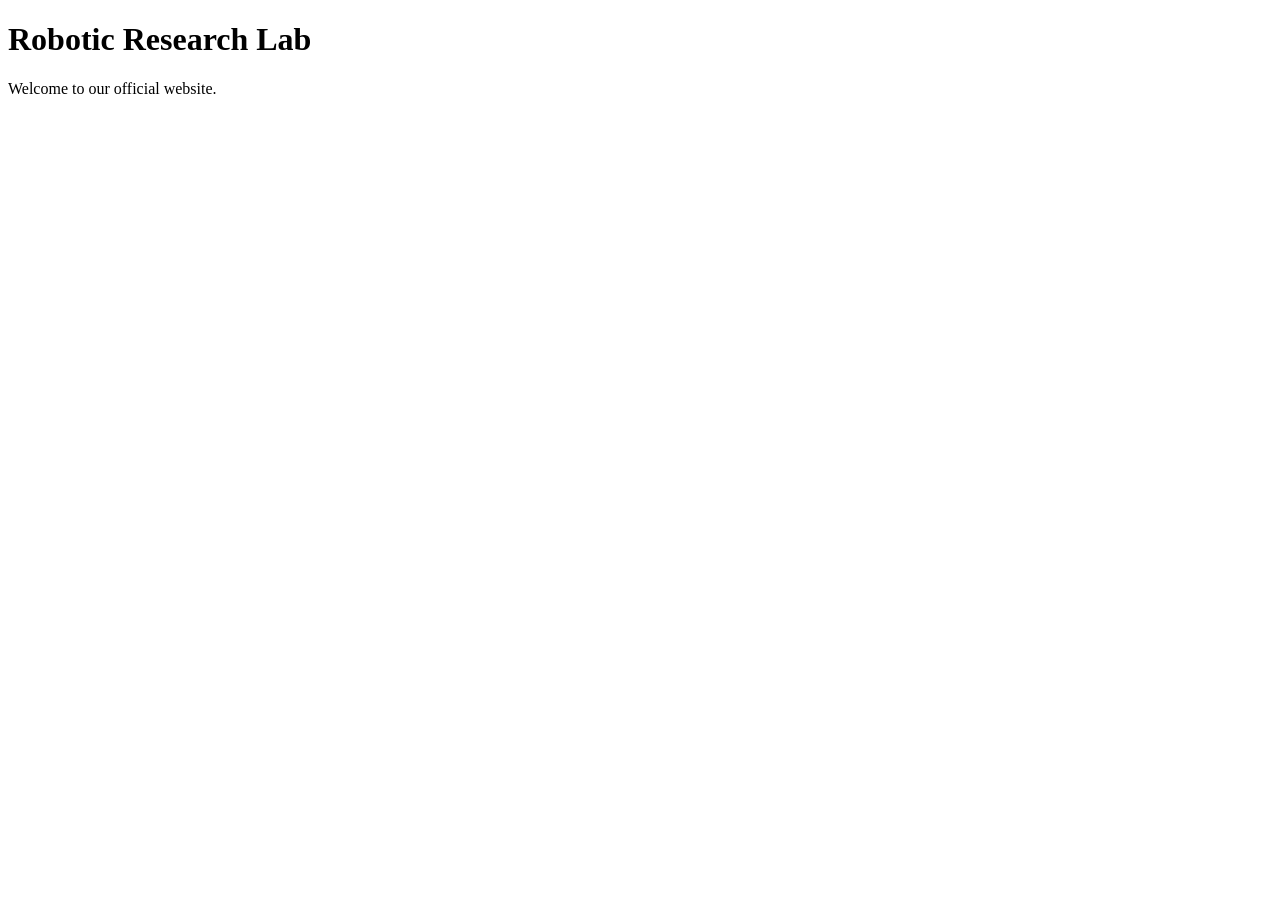
==== index.html @ 24264f22 "Create index.html" ====
<!DOCTYPE html>
<html lang="en">
<head>
    <meta charset="UTF-8">
    <meta name="viewport" content="width=device-width, initial-scale=1.0">
    <title>Robotic Research Lab</title>
</head>

<body>

    <h1>Robotic Research Lab</h1>

    <p>Welcome to our official website.</p>

</body>
</html>
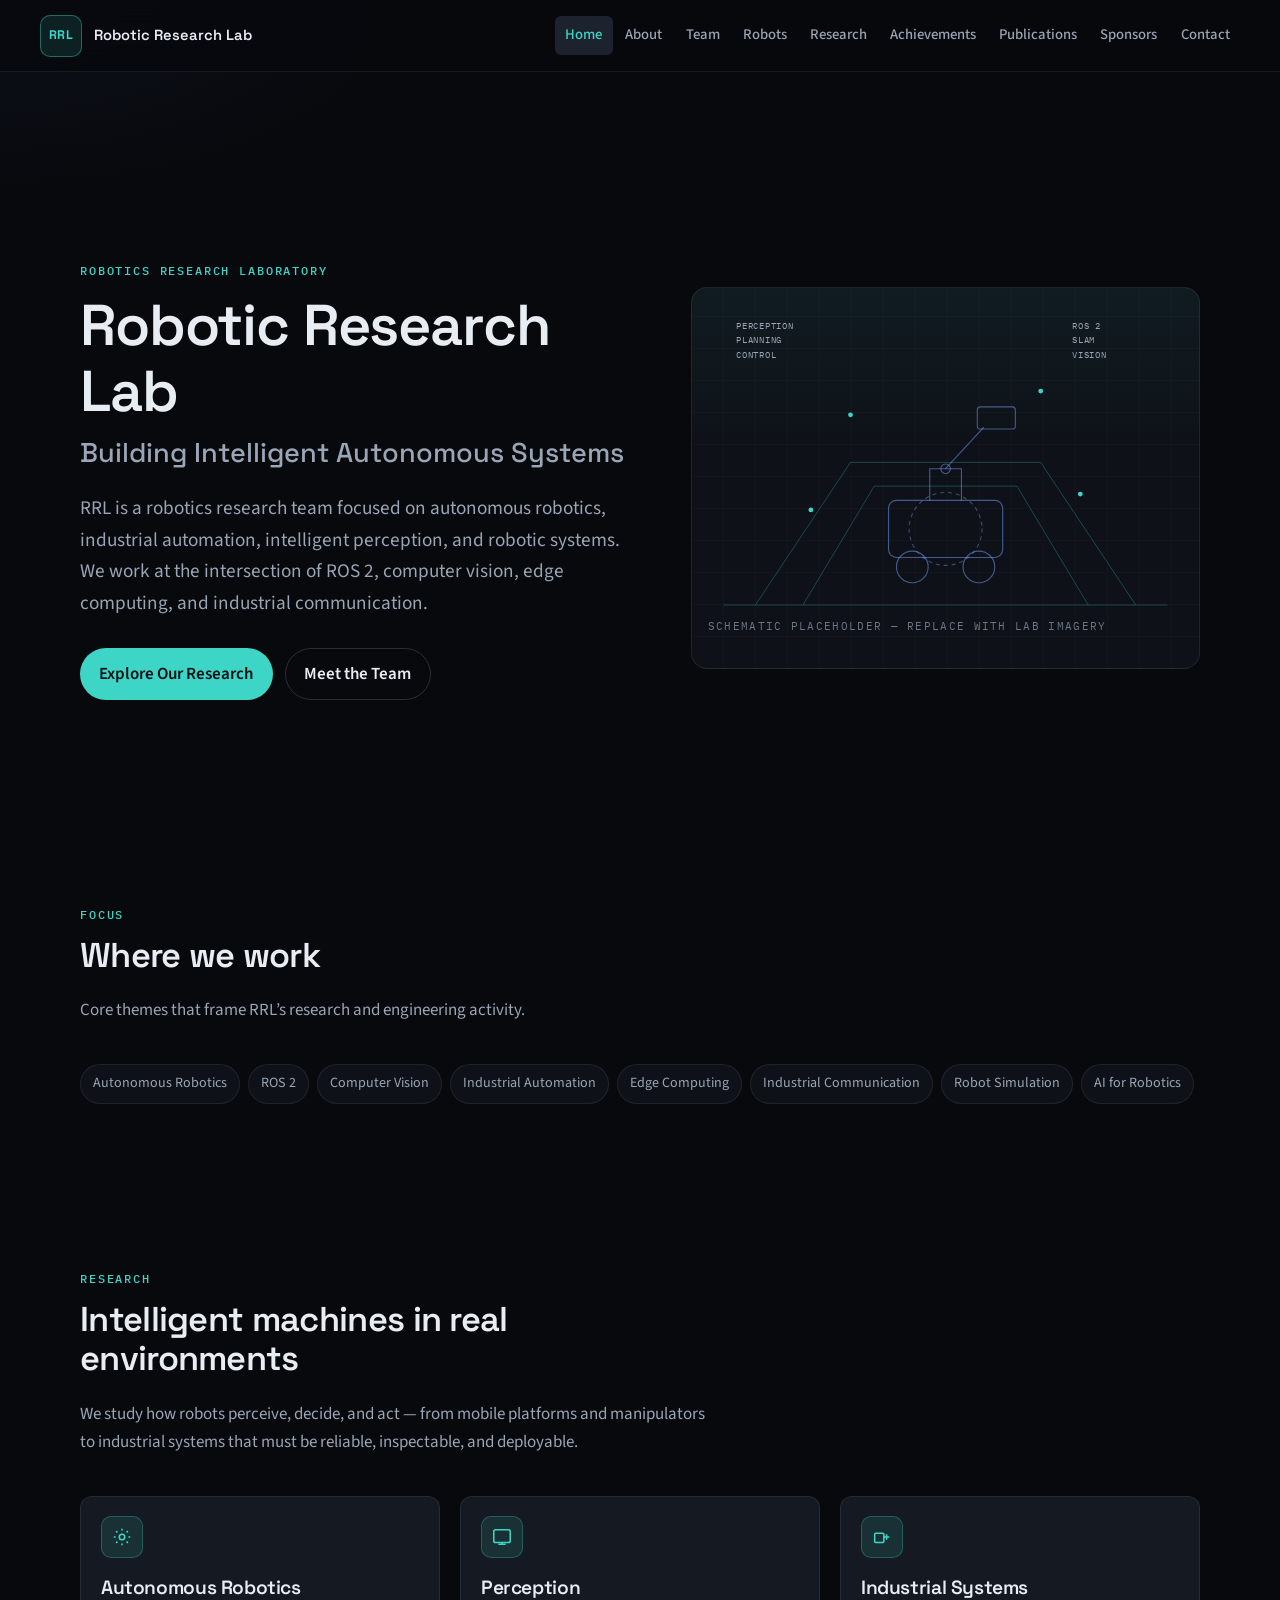
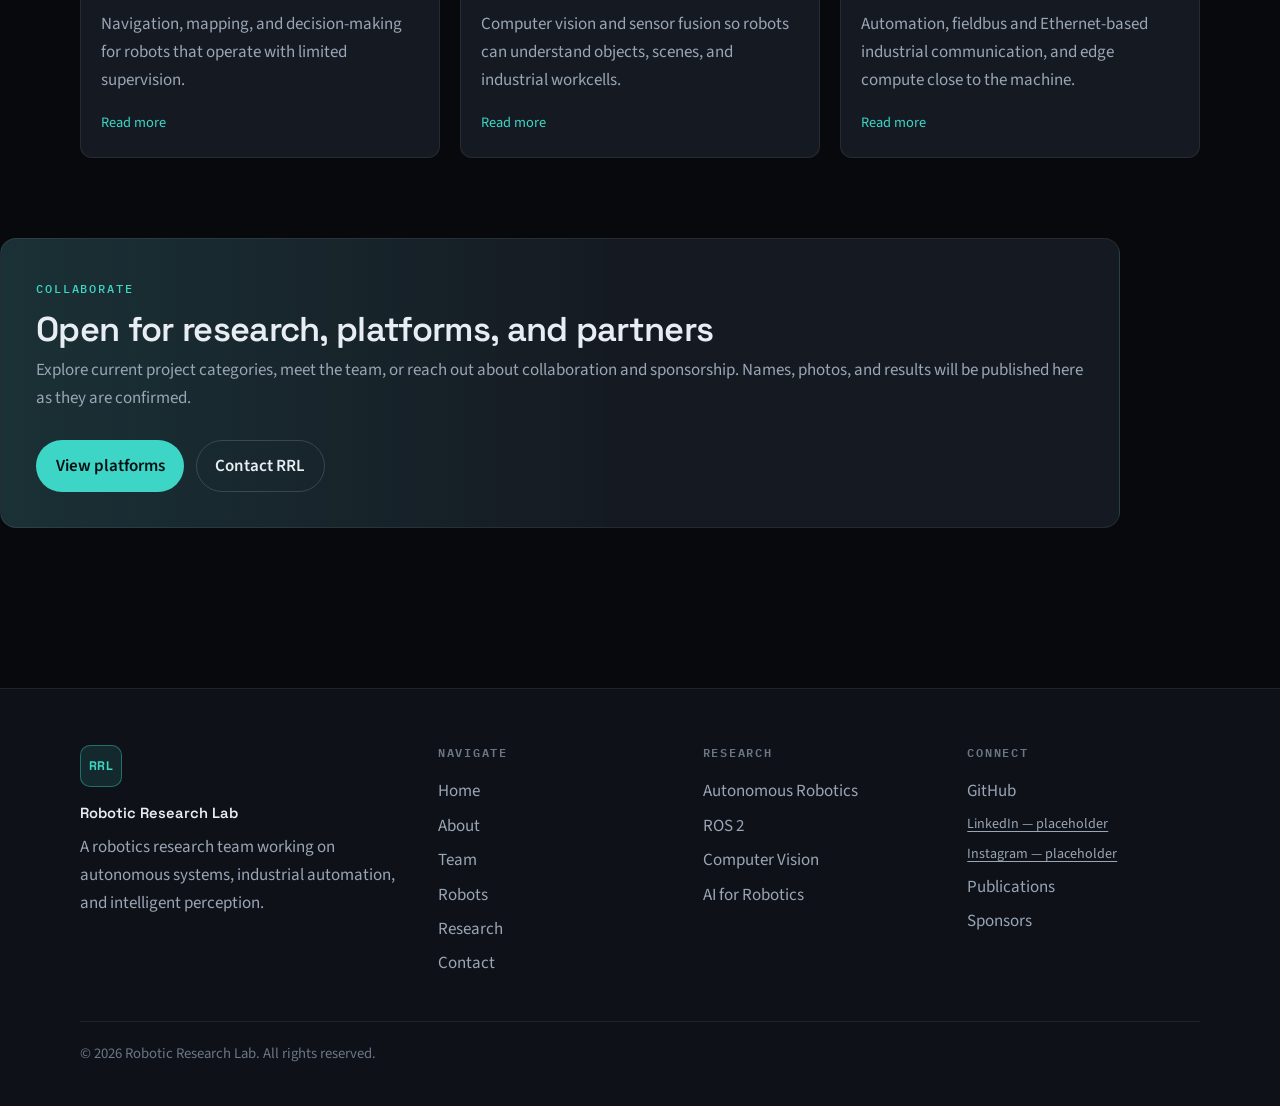
==== commit 5c2d8dea: "Initial RRL website" ====
--- a/index.html
+++ b/index.html
@@ -1,16 +1,228 @@
 <!DOCTYPE html>
 <html lang="en">
 <head>
-    <meta charset="UTF-8">
-    <meta name="viewport" content="width=device-width, initial-scale=1.0">
-    <title>Robotic Research Lab</title>
+  <meta charset="UTF-8">
+  <meta name="viewport" content="width=device-width, initial-scale=1">
+  <title>Robotic Research Lab — Building Intelligent Autonomous Systems</title>
+  <meta name="description" content="Robotic Research Lab (RRL) develops autonomous robotics, industrial automation, intelligent perception, and robotic systems with ROS 2, computer vision, and edge computing.">
+  <link rel="canonical" href="https://roboticresearchlab.github.io/">
+  <meta property="og:type" content="website">
+  <meta property="og:site_name" content="Robotic Research Lab">
+  <meta property="og:title" content="Robotic Research Lab — Building Intelligent Autonomous Systems">
+  <meta property="og:description" content="A robotics research team focused on autonomous robotics, industrial automation, intelligent perception, and robotic systems.">
+  <meta property="og:url" content="https://roboticresearchlab.github.io/">
+  <meta property="og:image" content="https://roboticresearchlab.github.io/assets/images/og-image.svg">
+  <meta name="twitter:card" content="summary_large_image">
+  <meta name="twitter:title" content="Robotic Research Lab">
+  <meta name="twitter:description" content="Building intelligent autonomous systems.">
+  <link rel="icon" href="assets/images/favicon.svg" type="image/svg+xml">
+  <link rel="preconnect" href="https://fonts.googleapis.com">
+  <link rel="preconnect" href="https://fonts.gstatic.com" crossorigin>
+  <link href="https://fonts.googleapis.com/css2?family=IBM+Plex+Mono:wght@400;500&family=Source+Sans+3:ital,wght@0,400;0,600;0,700&family=Space+Grotesk:wght@500;600;700&display=swap" rel="stylesheet">
+  <link rel="stylesheet" href="assets/css/style.css">
 </head>
-
 <body>
-
-    <h1>Robotic Research Lab</h1>
-
-    <p>Welcome to our official website.</p>
-
+  <a class="skip-link" href="#main">Skip to content</a>
+
+  <!-- Keep header markup in sync across all pages -->
+  <header class="site-header">
+    <div class="header-inner">
+      <a class="brand" href="index.html" aria-label="Robotic Research Lab home">
+        <span class="logo-mark" aria-hidden="true">RRL</span>
+        <span class="logo-text">
+          <span class="logo-name">Robotic Research Lab</span>
+        </span>
+      </a>
+      <button class="nav-toggle" type="button" aria-expanded="false" aria-controls="site-nav" aria-label="Open menu">
+        <span class="nav-toggle-bars" aria-hidden="true"></span>
+      </button>
+      <nav class="site-nav" id="site-nav" aria-label="Primary">
+        <ul>
+          <li><a href="index.html" aria-current="page">Home</a></li>
+          <li><a href="about.html">About</a></li>
+          <li><a href="team.html">Team</a></li>
+          <li><a href="robots.html">Robots</a></li>
+          <li><a href="research.html">Research</a></li>
+          <li><a href="achievements.html">Achievements</a></li>
+          <li><a href="publications.html">Publications</a></li>
+          <li><a href="sponsors.html">Sponsors</a></li>
+          <li><a href="contact.html">Contact</a></li>
+        </ul>
+      </nav>
+    </div>
+  </header>
+
+  <main id="main">
+    <section class="hero">
+      <div class="container hero-grid">
+        <div>
+          <p class="eyebrow">Robotics Research Laboratory</p>
+          <h1>Robotic Research Lab</h1>
+          <p class="tagline">Building Intelligent Autonomous Systems</p>
+          <p class="lead">RRL is a robotics research team focused on autonomous robotics, industrial automation, intelligent perception, and robotic systems. We work at the intersection of ROS 2, computer vision, edge computing, and industrial communication.</p>
+          <div class="btn-row">
+            <a class="btn btn-primary" href="research.html">Explore Our Research</a>
+            <a class="btn btn-ghost" href="team.html">Meet the Team</a>
+          </div>
+        </div>
+        <div class="hero-visual" aria-hidden="false">
+          <!-- Replace the SVG below with a lab or robot photo when available:
+               <img class="hero-photo" src="assets/images/hero.jpg" alt="RRL robot platform in the laboratory"> -->
+          <svg viewBox="0 0 640 480" role="img" aria-label="Technical schematic of an autonomous mobile manipulator">
+            <title>Autonomous mobile manipulator schematic</title>
+            <g fill="none" stroke="#3dd6c6" stroke-opacity="0.35" stroke-width="1">
+              <path d="M40 400h560"/>
+              <path d="M80 400 L200 220h240L560 400"/>
+              <path d="M140 400 L230 250h180L500 400"/>
+            </g>
+            <g fill="none" stroke="#7aa2ff" stroke-opacity="0.5" stroke-width="1.4" stroke-linecap="round">
+              <rect x="248" y="268" width="144" height="72" rx="10"/>
+              <circle cx="278" cy="352" r="20"/>
+              <circle cx="362" cy="352" r="20"/>
+              <path d="M300 268 V228 h40 v40"/>
+              <path d="M320 228 L368 176"/>
+              <rect x="360" y="150" width="48" height="28" rx="4"/>
+              <circle cx="320" cy="228" r="6"/>
+              <circle cx="320" cy="304" r="46" stroke-dasharray="4 6" stroke-opacity="0.4"/>
+            </g>
+            <g fill="#3dd6c6">
+              <circle cx="200" cy="160" r="3"/>
+              <circle cx="440" cy="130" r="3"/>
+              <circle cx="150" cy="280" r="3"/>
+              <circle cx="490" cy="260" r="3"/>
+            </g>
+            <g font-family="IBM Plex Mono, ui-monospace, monospace" font-size="11" fill="#9aa5b5" letter-spacing="0.08em">
+              <text x="56" y="52">PERCEPTION</text>
+              <text x="56" y="70">PLANNING</text>
+              <text x="56" y="88">CONTROL</text>
+              <text x="480" y="52">ROS 2</text>
+              <text x="480" y="70">SLAM</text>
+              <text x="480" y="88">VISION</text>
+            </g>
+          </svg>
+          <p class="hero-caption">Schematic placeholder — replace with lab imagery</p>
+        </div>
+      </div>
+    </section>
+
+    <section class="section section-flush-top">
+      <div class="container">
+        <div class="section-header reveal">
+          <p class="eyebrow">Focus</p>
+          <h2>Where we work</h2>
+          <p class="muted">Core themes that frame RRL’s research and engineering activity.</p>
+        </div>
+        <div class="chip-row reveal">
+          <a class="chip" href="research.html#autonomous-robotics">Autonomous Robotics</a>
+          <a class="chip" href="research.html#ros2">ROS 2</a>
+          <a class="chip" href="research.html#computer-vision">Computer Vision</a>
+          <a class="chip" href="research.html#industrial-automation">Industrial Automation</a>
+          <a class="chip" href="research.html#edge-computing">Edge Computing</a>
+          <a class="chip" href="research.html#industrial-communication">Industrial Communication</a>
+          <a class="chip" href="research.html#robot-simulation">Robot Simulation</a>
+          <a class="chip" href="research.html#ai-for-robotics">AI for Robotics</a>
+        </div>
+      </div>
+    </section>
+
+    <section class="section">
+      <div class="container">
+        <div class="section-header reveal">
+          <p class="eyebrow">Research</p>
+          <h2>Intelligent machines in real environments</h2>
+          <p class="muted">We study how robots perceive, decide, and act — from mobile platforms and manipulators to industrial systems that must be reliable, inspectable, and deployable.</p>
+        </div>
+        <div class="grid-3">
+          <article class="card research-card reveal">
+            <div class="card-body">
+              <div class="icon-tile" aria-hidden="true">
+                <svg viewBox="0 0 24 24" fill="none" stroke="currentColor" stroke-width="1.7"><circle cx="12" cy="12" r="3"/><path d="M12 3v2M12 19v2M3 12h2M19 12h2M5.6 5.6l1.4 1.4M17 17l1.4 1.4M18.4 5.6 17 7M7 17l-1.4 1.4"/></svg>
+              </div>
+              <h3>Autonomous Robotics</h3>
+              <p class="muted">Navigation, mapping, and decision-making for robots that operate with limited supervision.</p>
+              <a class="related" href="research.html#autonomous-robotics">Read more</a>
+            </div>
+          </article>
+          <article class="card research-card reveal">
+            <div class="card-body">
+              <div class="icon-tile" aria-hidden="true">
+                <svg viewBox="0 0 24 24" fill="none" stroke="currentColor" stroke-width="1.7"><rect x="3" y="4" width="18" height="14" rx="2"/><path d="M8 20h8M12 18v2"/></svg>
+              </div>
+              <h3>Perception</h3>
+              <p class="muted">Computer vision and sensor fusion so robots can understand objects, scenes, and industrial workcells.</p>
+              <a class="related" href="research.html#computer-vision">Read more</a>
+            </div>
+          </article>
+          <article class="card research-card reveal">
+            <div class="card-body">
+              <div class="icon-tile" aria-hidden="true">
+                <svg viewBox="0 0 24 24" fill="none" stroke="currentColor" stroke-width="1.7"><rect x="4" y="8" width="10" height="10" rx="1"/><path d="M14 12h6M17 9v6"/></svg>
+              </div>
+              <h3>Industrial Systems</h3>
+              <p class="muted">Automation, fieldbus and Ethernet-based industrial communication, and edge compute close to the machine.</p>
+              <a class="related" href="research.html#industrial-automation">Read more</a>
+            </div>
+          </article>
+        </div>
+      </div>
+    </section>
+
+    <section class="section section-flush-top">
+      <div class="container cta-band reveal">
+        <p class="eyebrow">Collaborate</p>
+        <h2>Open for research, platforms, and partners</h2>
+        <p class="muted">Explore current project categories, meet the team, or reach out about collaboration and sponsorship. Names, photos, and results will be published here as they are confirmed.</p>
+        <div class="btn-row">
+          <a class="btn btn-primary" href="robots.html">View platforms</a>
+          <a class="btn btn-ghost" href="contact.html">Contact RRL</a>
+        </div>
+      </div>
+    </section>
+  </main>
+
+  <!-- Keep footer markup in sync across all pages -->
+  <footer class="site-footer">
+    <div class="container footer-grid">
+      <div class="footer-brand">
+        <span class="logo-mark" aria-hidden="true">RRL</span>
+        <span class="logo-name">Robotic Research Lab</span>
+        <p class="muted">A robotics research team working on autonomous systems, industrial automation, and intelligent perception.</p>
+      </div>
+      <nav class="footer-col" aria-label="Footer">
+        <h2>Navigate</h2>
+        <ul>
+          <li><a href="index.html">Home</a></li>
+          <li><a href="about.html">About</a></li>
+          <li><a href="team.html">Team</a></li>
+          <li><a href="robots.html">Robots</a></li>
+          <li><a href="research.html">Research</a></li>
+          <li><a href="contact.html">Contact</a></li>
+        </ul>
+      </nav>
+      <nav class="footer-col" aria-label="Research areas">
+        <h2>Research</h2>
+        <ul>
+          <li><a href="research.html#autonomous-robotics">Autonomous Robotics</a></li>
+          <li><a href="research.html#ros2">ROS 2</a></li>
+          <li><a href="research.html#computer-vision">Computer Vision</a></li>
+          <li><a href="research.html#ai-for-robotics">AI for Robotics</a></li>
+        </ul>
+      </nav>
+      <div class="footer-col">
+        <h2>Connect</h2>
+        <ul>
+          <li><a href="https://github.com/RoboticResearchLab">GitHub</a></li>
+          <li><span class="placeholder-link">LinkedIn — placeholder</span></li>
+          <li><span class="placeholder-link">Instagram — placeholder</span></li>
+          <li><a href="publications.html">Publications</a></li>
+          <li><a href="sponsors.html">Sponsors</a></li>
+        </ul>
+      </div>
+    </div>
+    <div class="footer-bottom">
+      <p>© 2026 Robotic Research Lab. All rights reserved.</p>
+    </div>
+  </footer>
+  <script src="assets/js/main.js"></script>
 </body>
 </html>
--- a/assets/css/style.css
+++ b/assets/css/style.css
@@ -0,0 +1,1058 @@
+/* =============================================================================
+   Robotic Research Lab — design system
+   Dark-first technical theme. Colors live in :root so they can be retuned later.
+   ============================================================================= */
+
+:root {
+  --bg: #07090d;
+  --bg-elevated: #0e1218;
+  --bg-surface: #151a22;
+  --bg-hover: #1c232e;
+  --border: rgba(232, 237, 244, 0.08);
+  --border-strong: rgba(232, 237, 244, 0.16);
+  --text: #e8edf4;
+  --text-muted: #9aa5b5;
+  --text-faint: #6b7686;
+  --accent: #3dd6c6;
+  --accent-hover: #6ee4d6;
+  --accent-dim: rgba(61, 214, 198, 0.12);
+  --accent-2: #7aa2ff;
+  --warning: #e8c36a;
+  --font-display: "Space Grotesk", system-ui, sans-serif;
+  --font-body: "Source Sans 3", system-ui, sans-serif;
+  --font-mono: "IBM Plex Mono", ui-monospace, monospace;
+  --radius: 12px;
+  --radius-sm: 8px;
+  --max: 1120px;
+  --header-h: 72px;
+  --ease: cubic-bezier(0.22, 1, 0.36, 1);
+  --shadow: 0 18px 40px rgba(0, 0, 0, 0.35);
+}
+
+/* --- Reset ---------------------------------------------------------------- */
+
+*,
+*::before,
+*::after {
+  box-sizing: border-box;
+}
+
+html {
+  color-scheme: dark;
+  scroll-behavior: smooth;
+}
+
+html:focus-within {
+  scroll-behavior: smooth;
+}
+
+body {
+  margin: 0;
+  min-height: 100vh;
+  font-family: var(--font-body);
+  font-size: 1.0625rem;
+  line-height: 1.65;
+  color: var(--text);
+  background:
+    radial-gradient(1200px 500px at 80% -10%, rgba(61, 214, 198, 0.07), transparent 50%),
+    radial-gradient(900px 420px at 0% 0%, rgba(122, 162, 255, 0.05), transparent 45%),
+    var(--bg);
+  -webkit-font-smoothing: antialiased;
+}
+
+img,
+svg {
+  max-width: 100%;
+  display: block;
+}
+
+a {
+  color: var(--accent);
+  text-decoration: none;
+}
+
+a:hover {
+  color: var(--accent-hover);
+}
+
+h1,
+h2,
+h3,
+h4 {
+  font-family: var(--font-display);
+  line-height: 1.15;
+  letter-spacing: -0.02em;
+  margin: 0 0 0.6em;
+  font-weight: 600;
+}
+
+h1 { font-size: clamp(2.2rem, 4.5vw, 3.6rem); }
+h2 { font-size: clamp(1.6rem, 3vw, 2.15rem); }
+h3 { font-size: 1.2rem; }
+
+p { margin: 0 0 1rem; }
+
+ul,
+ol {
+  margin: 0;
+  padding: 0;
+}
+
+button,
+input,
+textarea,
+select {
+  font: inherit;
+  color: inherit;
+}
+
+/* --- Focus & skip --------------------------------------------------------- */
+
+:focus {
+  outline: none;
+}
+
+:focus-visible {
+  outline: 2px solid var(--accent);
+  outline-offset: 3px;
+}
+
+.skip-link {
+  position: absolute;
+  left: 1rem;
+  top: -4rem;
+  z-index: 1000;
+  padding: 0.6rem 1rem;
+  background: var(--accent);
+  color: #061014;
+  font-weight: 600;
+  border-radius: var(--radius-sm);
+}
+
+.skip-link:focus {
+  top: 1rem;
+}
+
+/* --- Layout --------------------------------------------------------------- */
+
+.container {
+  width: min(100% - 2.5rem, var(--max));
+  margin-inline: auto;
+}
+
+.section {
+  padding: 5rem 0;
+}
+
+.section-flush-top {
+  padding-top: 0;
+}
+
+.section-header {
+  max-width: 640px;
+  margin-bottom: 2.5rem;
+}
+
+.section-header.wide {
+  max-width: 760px;
+}
+
+.eyebrow {
+  display: inline-block;
+  margin: 0 0 0.75rem;
+  font-family: var(--font-mono);
+  font-size: 0.72rem;
+  font-weight: 500;
+  letter-spacing: 0.16em;
+  text-transform: uppercase;
+  color: var(--accent);
+}
+
+.lead {
+  font-size: 1.2rem;
+  color: var(--text-muted);
+}
+
+.muted {
+  color: var(--text-muted);
+}
+
+.faint {
+  color: var(--text-faint);
+}
+
+.placeholder-note {
+  display: inline-block;
+  margin: 0 0 1rem;
+  padding: 0.25rem 0.55rem;
+  font-family: var(--font-mono);
+  font-size: 0.7rem;
+  letter-spacing: 0.08em;
+  text-transform: uppercase;
+  color: var(--warning);
+  border: 1px solid rgba(232, 195, 106, 0.35);
+  border-radius: 999px;
+  background: rgba(232, 195, 106, 0.08);
+}
+
+.split {
+  display: grid;
+  gap: 2.5rem;
+}
+
+@media (min-width: 880px) {
+  .split {
+    grid-template-columns: 1fr 1fr;
+    align-items: start;
+  }
+}
+
+.grid-2,
+.grid-3,
+.grid-4 {
+  display: grid;
+  gap: 1.25rem;
+}
+
+@media (min-width: 700px) {
+  .grid-2 { grid-template-columns: 1fr 1fr; }
+  .grid-3 { grid-template-columns: repeat(2, 1fr); }
+  .grid-4 { grid-template-columns: repeat(2, 1fr); }
+}
+
+@media (min-width: 980px) {
+  .grid-3 { grid-template-columns: repeat(3, 1fr); }
+  .grid-4 { grid-template-columns: repeat(4, 1fr); }
+}
+
+/* --- Header / nav --------------------------------------------------------- */
+
+.site-header {
+  position: sticky;
+  top: 0;
+  z-index: 50;
+  height: var(--header-h);
+  border-bottom: 1px solid var(--border);
+  background: rgba(7, 9, 13, 0.86);
+  backdrop-filter: blur(14px);
+  transition: box-shadow 0.25s var(--ease);
+}
+
+.site-header.is-scrolled {
+  box-shadow: 0 8px 28px rgba(0, 0, 0, 0.35);
+}
+
+.header-inner {
+  width: min(100% - 2.5rem, calc(var(--max) + 80px));
+  height: 100%;
+  margin-inline: auto;
+  display: flex;
+  align-items: center;
+  justify-content: space-between;
+  gap: 1.5rem;
+}
+
+.brand {
+  display: flex;
+  align-items: center;
+  gap: 0.75rem;
+  color: var(--text);
+  flex-shrink: 0;
+}
+
+.brand:hover {
+  color: var(--text);
+}
+
+/* Swap .logo-mark for <img class="logo-mark logo-mark-img" src="..." alt=""> later */
+.logo-mark {
+  display: grid;
+  place-items: center;
+  width: 42px;
+  height: 42px;
+  border-radius: 10px;
+  border: 1px solid rgba(61, 214, 198, 0.4);
+  background: var(--accent-dim);
+  font-family: var(--font-display);
+  font-size: 0.78rem;
+  font-weight: 700;
+  letter-spacing: 0.04em;
+  color: var(--accent);
+}
+
+.logo-mark-img {
+  object-fit: contain;
+  padding: 4px;
+}
+
+.logo-text {
+  display: flex;
+  flex-direction: column;
+  line-height: 1.15;
+}
+
+.logo-name {
+  font-family: var(--font-display);
+  font-size: 0.92rem;
+  font-weight: 600;
+}
+
+.nav-toggle {
+  display: none;
+  width: 44px;
+  height: 44px;
+  align-items: center;
+  justify-content: center;
+  border: 1px solid var(--border);
+  border-radius: var(--radius-sm);
+  background: var(--bg-surface);
+  cursor: pointer;
+}
+
+.nav-toggle-bars,
+.nav-toggle-bars::before,
+.nav-toggle-bars::after {
+  display: block;
+  width: 18px;
+  height: 2px;
+  background: var(--text);
+  border-radius: 2px;
+  position: relative;
+  transition: transform 0.2s var(--ease), opacity 0.2s;
+}
+
+.nav-toggle-bars::before,
+.nav-toggle-bars::after {
+  content: "";
+  position: absolute;
+  left: 0;
+}
+
+.nav-toggle-bars::before { top: -6px; }
+.nav-toggle-bars::after { top: 6px; }
+
+.nav-toggle[aria-expanded="true"] .nav-toggle-bars {
+  background: transparent;
+}
+
+.nav-toggle[aria-expanded="true"] .nav-toggle-bars::before {
+  top: 0;
+  transform: rotate(45deg);
+}
+
+.nav-toggle[aria-expanded="true"] .nav-toggle-bars::after {
+  top: 0;
+  transform: rotate(-45deg);
+}
+
+.site-nav ul {
+  display: flex;
+  flex-wrap: nowrap;
+  gap: 0.15rem;
+  list-style: none;
+  justify-content: flex-end;
+}
+
+.site-nav a {
+  display: block;
+  padding: 0.45rem 0.65rem;
+  color: var(--text-muted);
+  font-size: 0.92rem;
+  font-weight: 500;
+  border-radius: 6px;
+  transition: color 0.2s, background 0.2s;
+}
+
+.site-nav a:hover,
+.site-nav a[aria-current="page"] {
+  color: var(--text);
+  background: var(--bg-hover);
+}
+
+.site-nav a[aria-current="page"] {
+  color: var(--accent);
+}
+
+@media (max-width: 1200px) {
+  .nav-toggle {
+    display: flex;
+  }
+
+  .site-nav {
+    position: fixed;
+    inset: var(--header-h) 0 0 0;
+    background: rgba(7, 9, 13, 0.97);
+    padding: 1.25rem;
+    transform: translateX(100%);
+    visibility: hidden;
+    opacity: 0;
+    transition: transform 0.28s var(--ease), opacity 0.28s, visibility 0.28s;
+  }
+
+  .site-nav.is-open {
+    transform: none;
+    visibility: visible;
+    opacity: 1;
+  }
+
+  .site-nav ul {
+    flex-direction: column;
+    gap: 0.2rem;
+  }
+
+  .site-nav a {
+    padding: 0.85rem 1rem;
+    font-size: 1.05rem;
+  }
+
+  body.nav-open {
+    overflow: hidden;
+  }
+}
+
+/* --- Buttons -------------------------------------------------------------- */
+
+.btn {
+  display: inline-flex;
+  align-items: center;
+  justify-content: center;
+  gap: 0.5rem;
+  min-height: 46px;
+  padding: 0.7rem 1.15rem;
+  border-radius: 999px;
+  border: 1px solid transparent;
+  font-weight: 600;
+  cursor: pointer;
+  transition: background 0.2s, color 0.2s, border-color 0.2s, transform 0.2s;
+}
+
+.btn:hover {
+  transform: translateY(-1px);
+}
+
+.btn-primary {
+  background: var(--accent);
+  color: #061014;
+}
+
+.btn-primary:hover {
+  background: var(--accent-hover);
+  color: #061014;
+}
+
+.btn-ghost {
+  background: transparent;
+  color: var(--text);
+  border-color: var(--border-strong);
+}
+
+.btn-ghost:hover {
+  color: var(--text);
+  border-color: var(--accent);
+  background: var(--accent-dim);
+}
+
+.btn-row {
+  display: flex;
+  flex-wrap: wrap;
+  gap: 0.75rem;
+  margin-top: 1.75rem;
+}
+
+.btn-row-center {
+  justify-content: center;
+}
+
+code {
+  font-family: var(--font-mono);
+  font-size: 0.88em;
+}
+
+.card h2,
+.pub-item h2,
+.timeline-card h2 {
+  font-size: 1.25rem;
+}
+
+[id] {
+  scroll-margin-top: calc(var(--header-h) + 0.75rem);
+}
+
+/* --- Home hero ------------------------------------------------------------ */
+
+.hero {
+  position: relative;
+  min-height: calc(100vh - var(--header-h));
+  display: grid;
+  align-items: center;
+  overflow: hidden;
+  padding: 4rem 0 5rem;
+}
+
+.hero-grid {
+  display: grid;
+  gap: 3rem;
+  align-items: center;
+}
+
+@media (min-width: 960px) {
+  .hero-grid {
+    grid-template-columns: 1.05fr 0.95fr;
+  }
+}
+
+.hero h1 {
+  margin-bottom: 0.4rem;
+}
+
+.hero .tagline {
+  margin: 0 0 1.1rem;
+  font-family: var(--font-display);
+  font-size: clamp(1.25rem, 2.4vw, 1.7rem);
+  font-weight: 500;
+  color: var(--text-muted);
+}
+
+.hero-visual {
+  position: relative;
+  min-height: 340px;
+  border: 1px solid var(--border);
+  border-radius: calc(var(--radius) + 4px);
+  background:
+    linear-gradient(180deg, rgba(61, 214, 198, 0.05), transparent 40%),
+    repeating-linear-gradient(0deg, transparent, transparent 31px, rgba(255, 255, 255, 0.03) 32px),
+    repeating-linear-gradient(90deg, transparent, transparent 31px, rgba(255, 255, 255, 0.03) 32px),
+    var(--bg-elevated);
+  overflow: hidden;
+}
+
+.hero-visual svg {
+  width: 100%;
+  height: 100%;
+  min-height: 340px;
+}
+
+.hero-caption {
+  position: absolute;
+  left: 1rem;
+  bottom: 1rem;
+  font-family: var(--font-mono);
+  font-size: 0.68rem;
+  letter-spacing: 0.12em;
+  text-transform: uppercase;
+  color: var(--text-faint);
+}
+
+/* Replace .hero-visual inner SVG with a photo:
+   <img class="hero-photo" src="assets/images/lab.jpg" alt="RRL laboratory">
+*/
+.hero-photo {
+  width: 100%;
+  height: 100%;
+  object-fit: cover;
+  min-height: 340px;
+}
+
+.page-hero {
+  padding: 4.5rem 0 2.5rem;
+  border-bottom: 1px solid var(--border);
+}
+
+.page-hero h1 {
+  max-width: 16ch;
+}
+
+.page-hero .lead {
+  max-width: 62ch;
+}
+
+/* --- Cards ---------------------------------------------------------------- */
+
+.card {
+  display: flex;
+  flex-direction: column;
+  height: 100%;
+  border: 1px solid var(--border);
+  border-radius: var(--radius);
+  background: var(--bg-surface);
+  overflow: hidden;
+  transition: border-color 0.2s, transform 0.2s var(--ease), box-shadow 0.2s;
+}
+
+.card:hover {
+  border-color: var(--border-strong);
+  transform: translateY(-3px);
+  box-shadow: var(--shadow);
+}
+
+.card-media {
+  background: var(--bg-elevated);
+  border-bottom: 1px solid var(--border);
+}
+
+.card-media img {
+  width: 100%;
+  aspect-ratio: 16 / 10;
+  object-fit: cover;
+}
+
+.member-card .card-media img {
+  aspect-ratio: 4 / 5;
+}
+
+.card-body {
+  display: flex;
+  flex-direction: column;
+  gap: 0.35rem;
+  padding: 1.2rem 1.25rem 1.35rem;
+  flex: 1;
+}
+
+.card-body h3 {
+  margin: 0;
+}
+
+.card-body .role,
+.card-body .meta {
+  color: var(--text-muted);
+  margin: 0;
+}
+
+.card-body p {
+  margin: 0.35rem 0 0;
+}
+
+.tags {
+  display: flex;
+  flex-wrap: wrap;
+  gap: 0.4rem;
+  margin-top: 0.75rem;
+}
+
+.tag {
+  padding: 0.18rem 0.5rem;
+  border-radius: 999px;
+  border: 1px solid var(--border-strong);
+  font-family: var(--font-mono);
+  font-size: 0.72rem;
+  color: var(--text-muted);
+}
+
+.status {
+  align-self: flex-start;
+  margin-top: auto;
+  padding-top: 0.9rem;
+  font-family: var(--font-mono);
+  font-size: 0.72rem;
+  letter-spacing: 0.06em;
+  text-transform: uppercase;
+  color: var(--accent);
+}
+
+.status.is-placeholder {
+  color: var(--warning);
+}
+
+.social-links {
+  display: flex;
+  gap: 0.75rem;
+  margin-top: 0.85rem;
+}
+
+.social-links a,
+.placeholder-link {
+  font-size: 0.88rem;
+}
+
+.placeholder-link {
+  color: var(--text-faint);
+  pointer-events: none;
+  text-decoration: underline;
+  text-underline-offset: 3px;
+}
+
+/* --- Research icons ------------------------------------------------------- */
+
+.icon-tile {
+  width: 42px;
+  height: 42px;
+  display: grid;
+  place-items: center;
+  margin-bottom: 0.85rem;
+  border-radius: 10px;
+  border: 1px solid rgba(61, 214, 198, 0.28);
+  background: var(--accent-dim);
+  color: var(--accent);
+}
+
+.icon-tile svg {
+  width: 22px;
+  height: 22px;
+}
+
+.research-card a.related {
+  margin-top: 0.7rem;
+  font-size: 0.9rem;
+}
+
+/* --- Chips / focus strip -------------------------------------------------- */
+
+.chip-row {
+  display: flex;
+  flex-wrap: wrap;
+  gap: 0.5rem;
+}
+
+.chip {
+  padding: 0.45rem 0.75rem;
+  border-radius: 999px;
+  border: 1px solid var(--border);
+  background: var(--bg-elevated);
+  color: var(--text-muted);
+  font-size: 0.88rem;
+}
+
+.chip:hover {
+  color: var(--text);
+  border-color: var(--accent);
+}
+
+/* --- Timeline ------------------------------------------------------------- */
+
+.timeline {
+  position: relative;
+  max-width: 760px;
+  margin: 0 auto;
+  padding-left: 1.5rem;
+  border-left: 1px solid var(--border-strong);
+}
+
+.timeline-item {
+  position: relative;
+  padding: 0 0 2.5rem 1.5rem;
+}
+
+.timeline-item:last-child {
+  padding-bottom: 0;
+}
+
+.timeline-item::before {
+  content: "";
+  position: absolute;
+  left: -1.5rem;
+  top: 0.35rem;
+  width: 11px;
+  height: 11px;
+  border-radius: 50%;
+  background: var(--bg);
+  border: 2px solid var(--accent);
+  transform: translateX(-50%);
+}
+
+.timeline-year {
+  font-family: var(--font-mono);
+  font-size: 0.8rem;
+  letter-spacing: 0.12em;
+  color: var(--accent);
+  margin: 0 0 0.4rem;
+}
+
+.timeline-card {
+  padding: 1.2rem 1.3rem;
+  border: 1px solid var(--border);
+  border-radius: var(--radius);
+  background: var(--bg-surface);
+}
+
+.timeline-card h3 {
+  margin-bottom: 0.35rem;
+}
+
+/* --- Publications --------------------------------------------------------- */
+
+.pub-list {
+  display: flex;
+  flex-direction: column;
+  gap: 1rem;
+}
+
+.pub-item {
+  padding: 1.3rem 1.4rem;
+  border: 1px solid var(--border);
+  border-radius: var(--radius);
+  background: var(--bg-surface);
+}
+
+.pub-item h3 {
+  font-size: 1.15rem;
+  margin-bottom: 0.35rem;
+}
+
+.pub-meta {
+  color: var(--text-muted);
+  margin: 0 0 0.5rem;
+}
+
+.pub-links {
+  display: flex;
+  flex-wrap: wrap;
+  gap: 1rem;
+  margin-top: 0.75rem;
+}
+
+/* --- Sponsors ------------------------------------------------------------- */
+
+.logo-grid {
+  display: grid;
+  grid-template-columns: repeat(2, 1fr);
+  gap: 1rem;
+}
+
+@media (min-width: 800px) {
+  .logo-grid {
+    grid-template-columns: repeat(4, 1fr);
+  }
+}
+
+.logo-slot {
+  display: grid;
+  place-items: center;
+  min-height: 110px;
+  padding: 1rem;
+  border: 1px dashed var(--border-strong);
+  border-radius: var(--radius);
+  background: var(--bg-elevated);
+}
+
+.logo-slot img {
+  max-height: 64px;
+  width: auto;
+}
+
+.opportunity-list {
+  display: grid;
+  gap: 1rem;
+}
+
+@media (min-width: 800px) {
+  .opportunity-list {
+    grid-template-columns: 1fr 1fr;
+  }
+}
+
+.opportunity {
+  padding: 1.3rem;
+  border: 1px solid var(--border);
+  border-radius: var(--radius);
+  background: var(--bg-surface);
+}
+
+.opportunity h3 {
+  margin-bottom: 0.4rem;
+}
+
+/* --- Contact -------------------------------------------------------------- */
+
+.contact-grid {
+  display: grid;
+  gap: 2.5rem;
+}
+
+@media (min-width: 880px) {
+  .contact-grid {
+    grid-template-columns: 0.9fr 1.1fr;
+  }
+}
+
+.contact-list {
+  list-style: none;
+  display: grid;
+  gap: 1rem;
+}
+
+.contact-list li {
+  padding-bottom: 1rem;
+  border-bottom: 1px solid var(--border);
+}
+
+.contact-list span {
+  display: block;
+  font-family: var(--font-mono);
+  font-size: 0.72rem;
+  letter-spacing: 0.12em;
+  text-transform: uppercase;
+  color: var(--text-faint);
+  margin-bottom: 0.2rem;
+}
+
+.form {
+  padding: 1.5rem;
+  border: 1px solid var(--border);
+  border-radius: var(--radius);
+  background: var(--bg-surface);
+}
+
+.form-row {
+  margin-bottom: 1rem;
+}
+
+.form label {
+  display: block;
+  margin-bottom: 0.35rem;
+  font-weight: 600;
+  font-size: 0.92rem;
+}
+
+.form input,
+.form textarea,
+.form select {
+  width: 100%;
+  padding: 0.7rem 0.8rem;
+  border-radius: var(--radius-sm);
+  border: 1px solid var(--border-strong);
+  background: var(--bg-elevated);
+}
+
+.form textarea {
+  min-height: 140px;
+  resize: vertical;
+}
+
+.form-status {
+  margin: 0.9rem 0 0;
+  min-height: 1.4em;
+  color: var(--warning);
+}
+
+.form-note {
+  font-size: 0.9rem;
+  color: var(--text-faint);
+  margin-top: 0.75rem;
+}
+
+/* --- CTA band ------------------------------------------------------------- */
+
+.cta-band {
+  margin: 0 0 5rem;
+  padding: 2.2rem;
+  border: 1px solid var(--border);
+  border-radius: calc(var(--radius) + 4px);
+  background:
+    linear-gradient(90deg, var(--accent-dim), transparent 55%),
+    var(--bg-surface);
+}
+
+.cta-band h2 {
+  margin-bottom: 0.4rem;
+}
+
+/* --- Footer --------------------------------------------------------------- */
+
+.site-footer {
+  border-top: 1px solid var(--border);
+  background: var(--bg-elevated);
+  padding: 3.5rem 0 1.5rem;
+}
+
+.footer-grid {
+  display: grid;
+  gap: 2rem;
+}
+
+@media (min-width: 800px) {
+  .footer-grid {
+    grid-template-columns: 1.4fr 1fr 1fr 1fr;
+  }
+}
+
+.footer-brand .logo-name {
+  display: block;
+  margin: 0.85rem 0 0.5rem;
+}
+
+.footer-col h2 {
+  font-size: 0.78rem;
+  letter-spacing: 0.14em;
+  text-transform: uppercase;
+  font-family: var(--font-mono);
+  color: var(--text-faint);
+  margin-bottom: 0.9rem;
+}
+
+.footer-col ul {
+  list-style: none;
+}
+
+.footer-col a,
+.footer-col .placeholder-link {
+  display: inline-block;
+  padding: 0.2rem 0;
+  color: var(--text-muted);
+}
+
+.footer-col a:hover {
+  color: var(--text);
+}
+
+.footer-bottom {
+  width: min(100% - 2.5rem, var(--max));
+  margin: 2.5rem auto 0;
+  padding-top: 1.25rem;
+  border-top: 1px solid var(--border);
+  color: var(--text-faint);
+  font-size: 0.92rem;
+}
+
+/* --- 404 ------------------------------------------------------------------ */
+
+.error-page {
+  min-height: calc(100vh - var(--header-h) - 280px);
+  display: grid;
+  place-items: center;
+  text-align: center;
+  padding: 4rem 1rem;
+}
+
+.error-page .code {
+  font-family: var(--font-mono);
+  font-size: 0.85rem;
+  letter-spacing: 0.2em;
+  color: var(--accent);
+}
+
+/* --- Motion --------------------------------------------------------------- */
+
+.reveal {
+  opacity: 0;
+  transform: translateY(16px);
+  animation: none;
+}
+
+.reveal.is-visible {
+  opacity: 1;
+  transform: none;
+  transition: opacity 0.7s var(--ease), transform 0.7s var(--ease);
+}
+
+@media (prefers-reduced-motion: reduce) {
+  html {
+    scroll-behavior: auto;
+  }
+
+  *,
+  *::before,
+  *::after {
+    animation-duration: 0.01ms !important;
+    animation-iteration-count: 1 !important;
+    transition-duration: 0.01ms !important;
+    scroll-behavior: auto !important;
+  }
+
+  .reveal,
+  .reveal.is-visible,
+  .card:hover,
+  .btn:hover {
+    opacity: 1;
+    transform: none;
+  }
+}
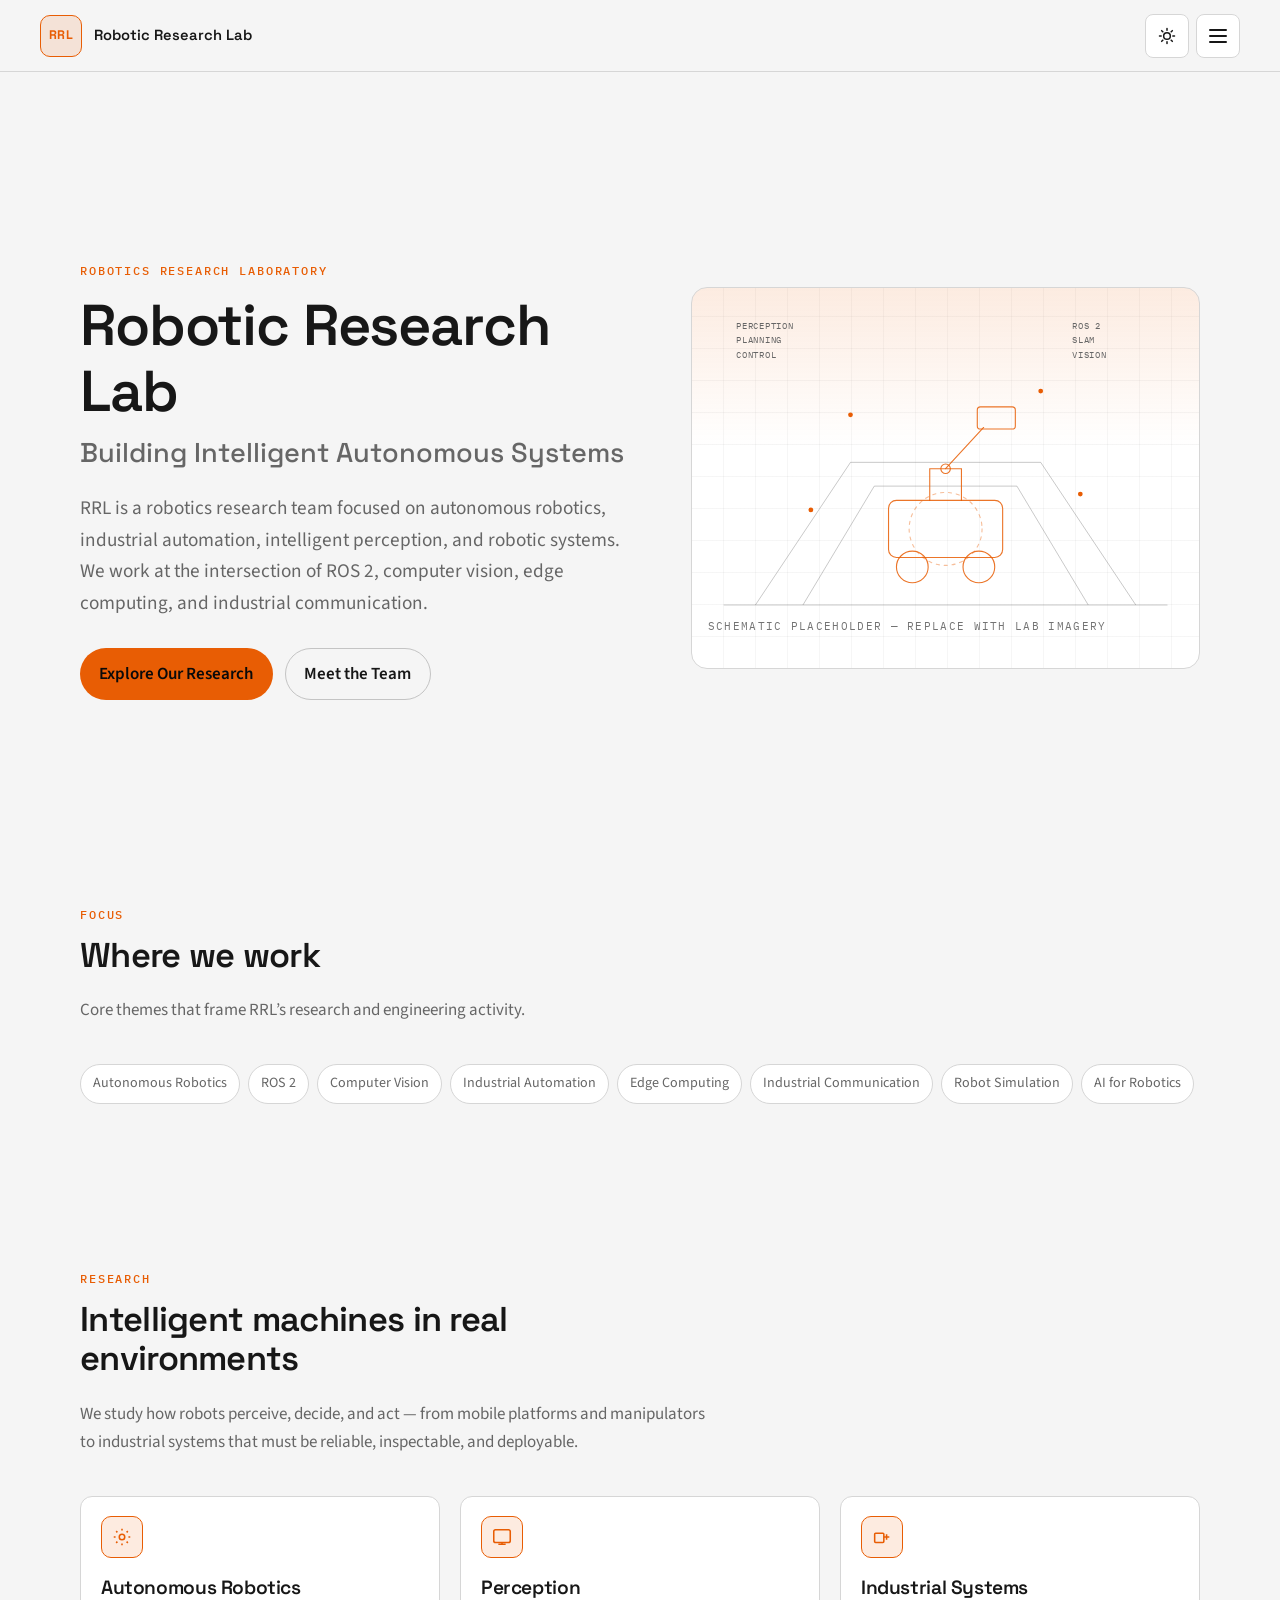
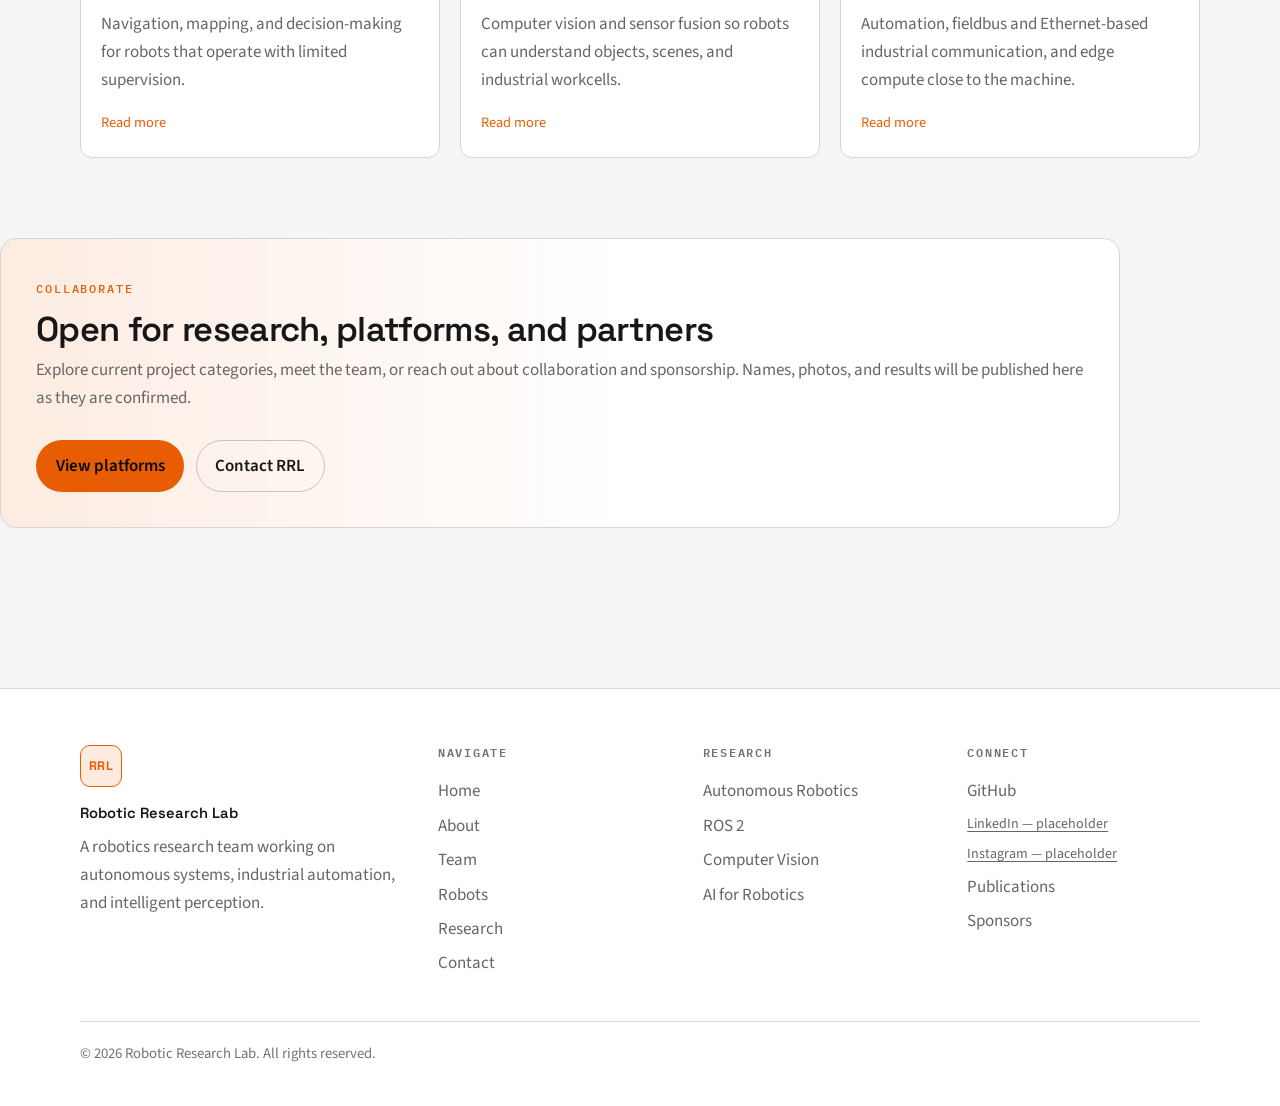
==== commit ac0e23a5: "Add light and dark theme" ====
--- a/index.html
+++ b/index.html
@@ -1,7 +1,25 @@
 <!DOCTYPE html>
-<html lang="en">
+<html lang="en" data-theme="dark">
 <head>
   <meta charset="UTF-8">
+  <script>
+    (function () {
+      try {
+        var stored = localStorage.getItem("theme");
+        var theme;
+        if (stored === "light" || stored === "dark") {
+          theme = stored;
+        } else if (window.matchMedia("(prefers-color-scheme: light)").matches) {
+          theme = "light";
+        } else {
+          theme = "dark";
+        }
+        document.documentElement.setAttribute("data-theme", theme);
+      } catch (e) {
+        document.documentElement.setAttribute("data-theme", "dark");
+      }
+    })();
+  </script>
   <meta name="viewport" content="width=device-width, initial-scale=1">
   <title>Robotic Research Lab — Building Intelligent Autonomous Systems</title>
   <meta name="description" content="Robotic Research Lab (RRL) develops autonomous robotics, industrial automation, intelligent perception, and robotic systems with ROS 2, computer vision, and edge computing.">
@@ -33,9 +51,6 @@
           <span class="logo-name">Robotic Research Lab</span>
         </span>
       </a>
-      <button class="nav-toggle" type="button" aria-expanded="false" aria-controls="site-nav" aria-label="Open menu">
-        <span class="nav-toggle-bars" aria-hidden="true"></span>
-      </button>
       <nav class="site-nav" id="site-nav" aria-label="Primary">
         <ul>
           <li><a href="index.html" aria-current="page">Home</a></li>
@@ -49,6 +64,20 @@
           <li><a href="contact.html">Contact</a></li>
         </ul>
       </nav>
+      <div class="header-tools">
+        <button class="theme-toggle" type="button" aria-label="Switch to light mode">
+          <svg class="icon-sun" viewBox="0 0 24 24" fill="none" stroke="currentColor" stroke-width="1.8" stroke-linecap="round" aria-hidden="true">
+            <circle cx="12" cy="12" r="4"></circle>
+            <path d="M12 3v2M12 19v2M3 12h2M19 12h2M5.6 5.6l1.4 1.4M17 17l1.4 1.4M18.4 5.6 17 7M7 17l-1.4 1.4"></path>
+          </svg>
+          <svg class="icon-moon" viewBox="0 0 24 24" fill="none" stroke="currentColor" stroke-width="1.8" stroke-linecap="round" stroke-linejoin="round" aria-hidden="true">
+            <path d="M20 14.5A8.5 8.5 0 1 1 9.5 4 7 7 0 0 0 20 14.5z"></path>
+          </svg>
+        </button>
+        <button class="nav-toggle" type="button" aria-expanded="false" aria-controls="site-nav" aria-label="Open menu">
+          <span class="nav-toggle-bars" aria-hidden="true"></span>
+        </button>
+      </div>
     </div>
   </header>
 
@@ -70,12 +99,12 @@
                <img class="hero-photo" src="assets/images/hero.jpg" alt="RRL robot platform in the laboratory"> -->
           <svg viewBox="0 0 640 480" role="img" aria-label="Technical schematic of an autonomous mobile manipulator">
             <title>Autonomous mobile manipulator schematic</title>
-            <g fill="none" stroke="#3dd6c6" stroke-opacity="0.35" stroke-width="1">
+            <g class="hero-schematic-grid" fill="none" stroke="currentColor" stroke-opacity="0.45" stroke-width="1">
               <path d="M40 400h560"/>
               <path d="M80 400 L200 220h240L560 400"/>
               <path d="M140 400 L230 250h180L500 400"/>
             </g>
-            <g fill="none" stroke="#7aa2ff" stroke-opacity="0.5" stroke-width="1.4" stroke-linecap="round">
+            <g class="hero-schematic-robot" fill="none" stroke="currentColor" stroke-opacity="0.85" stroke-width="1.4" stroke-linecap="round">
               <rect x="248" y="268" width="144" height="72" rx="10"/>
               <circle cx="278" cy="352" r="20"/>
               <circle cx="362" cy="352" r="20"/>
@@ -85,13 +114,13 @@
               <circle cx="320" cy="228" r="6"/>
               <circle cx="320" cy="304" r="46" stroke-dasharray="4 6" stroke-opacity="0.4"/>
             </g>
-            <g fill="#3dd6c6">
+            <g class="hero-schematic-nodes" fill="currentColor">
               <circle cx="200" cy="160" r="3"/>
               <circle cx="440" cy="130" r="3"/>
               <circle cx="150" cy="280" r="3"/>
               <circle cx="490" cy="260" r="3"/>
             </g>
-            <g font-family="IBM Plex Mono, ui-monospace, monospace" font-size="11" fill="#9aa5b5" letter-spacing="0.08em">
+            <g class="hero-schematic-labels" font-family="IBM Plex Mono, ui-monospace, monospace" font-size="11" fill="currentColor" letter-spacing="0.08em">
               <text x="56" y="52">PERCEPTION</text>
               <text x="56" y="70">PLANNING</text>
               <text x="56" y="88">CONTROL</text>
--- a/assets/css/style.css
+++ b/assets/css/style.css
@@ -1,23 +1,76 @@
 /* =============================================================================
    Robotic Research Lab — design system
-   Dark-first technical theme. Colors live in :root so they can be retuned later.
+   Dark is the default identity (black + orange + dark gray).
+   Light is a professional engineering theme, not a simple invert.
    ============================================================================= */
 
+:root,
+html[data-theme="dark"] {
+  --bg-primary: #0A0A0A;
+  --bg-secondary: #141414;
+  --bg-tertiary: #1D1D1D;
+  --border: #2A2A2A;
+  --accent: #FF6B00;
+  --accent-hover: #FF8533;
+  --text-primary: #F5F5F5;
+  --text-secondary: #A3A3A3;
+
+  --bg: var(--bg-primary);
+  --bg-elevated: var(--bg-secondary);
+  --bg-surface: var(--bg-tertiary);
+  --bg-hover: #262626;
+  --bg-input: #141414;
+  --border-strong: #3A3A3A;
+  --text: var(--text-primary);
+  --text-muted: var(--text-secondary);
+  --text-faint: #8A8A8A;
+  --accent-dim: rgba(255, 107, 0, 0.14);
+  --accent-2: #FF8533;
+  --on-accent: #0A0A0A;
+  --warning: #E8C36A;
+  --warning-border: rgba(232, 195, 106, 0.35);
+  --warning-bg: rgba(232, 195, 106, 0.1);
+  --header-bg: rgba(10, 10, 10, 0.88);
+  --nav-overlay: rgba(10, 10, 10, 0.97);
+  --hero-glow: rgba(255, 107, 0, 0.08);
+  --grid-line: rgba(255, 255, 255, 0.06);
+  --shadow: 0 18px 40px rgba(0, 0, 0, 0.45);
+  --theme-duration: 0.25s;
+}
+
+html[data-theme="light"] {
+  --bg-primary: #F5F5F5;
+  --bg-secondary: #FFFFFF;
+  --bg-tertiary: #EBEBEB;
+  --border: #D6D6D6;
+  --accent: #E85D04;
+  --accent-hover: #F06A16;
+  --text-primary: #171717;
+  --text-secondary: #666666;
+
+  --bg: var(--bg-primary);
+  --bg-elevated: var(--bg-secondary);
+  --bg-surface: var(--bg-secondary);
+  --bg-hover: #EBEBEB;
+  --bg-input: #FFFFFF;
+  --border-strong: #C4C4C4;
+  --text: var(--text-primary);
+  --text-muted: var(--text-secondary);
+  --text-faint: #737373;
+  --accent-dim: rgba(232, 93, 4, 0.12);
+  --accent-2: #F06A16;
+  --on-accent: #0A0A0A;
+  --warning: #9A6700;
+  --warning-border: rgba(154, 103, 0, 0.35);
+  --warning-bg: rgba(154, 103, 0, 0.08);
+  --header-bg: rgba(245, 245, 245, 0.92);
+  --nav-overlay: rgba(245, 245, 245, 0.98);
+  --hero-glow: rgba(232, 93, 4, 0.07);
+  --grid-line: rgba(23, 23, 23, 0.08);
+  --shadow: 0 16px 36px rgba(23, 23, 23, 0.08);
+}
+
 :root {
-  --bg: #07090d;
-  --bg-elevated: #0e1218;
-  --bg-surface: #151a22;
-  --bg-hover: #1c232e;
-  --border: rgba(232, 237, 244, 0.08);
-  --border-strong: rgba(232, 237, 244, 0.16);
-  --text: #e8edf4;
-  --text-muted: #9aa5b5;
-  --text-faint: #6b7686;
-  --accent: #3dd6c6;
-  --accent-hover: #6ee4d6;
-  --accent-dim: rgba(61, 214, 198, 0.12);
-  --accent-2: #7aa2ff;
-  --warning: #e8c36a;
   --font-display: "Space Grotesk", system-ui, sans-serif;
   --font-body: "Source Sans 3", system-ui, sans-serif;
   --font-mono: "IBM Plex Mono", ui-monospace, monospace;
@@ -26,7 +79,6 @@
   --max: 1120px;
   --header-h: 72px;
   --ease: cubic-bezier(0.22, 1, 0.36, 1);
-  --shadow: 0 18px 40px rgba(0, 0, 0, 0.35);
 }
 
 /* --- Reset ---------------------------------------------------------------- */
@@ -40,6 +92,13 @@
 html {
   color-scheme: dark;
   scroll-behavior: smooth;
+  background-color: var(--bg-primary);
+  accent-color: var(--accent);
+  transition: background-color var(--theme-duration) var(--ease);
+}
+
+html[data-theme="light"] {
+  color-scheme: light;
 }
 
 html:focus-within {
@@ -53,10 +112,8 @@
   font-size: 1.0625rem;
   line-height: 1.65;
   color: var(--text);
-  background:
-    radial-gradient(1200px 500px at 80% -10%, rgba(61, 214, 198, 0.07), transparent 50%),
-    radial-gradient(900px 420px at 0% 0%, rgba(122, 162, 255, 0.05), transparent 45%),
-    var(--bg);
+  background-color: var(--bg-primary);
+  background-image: radial-gradient(1000px 420px at 85% -8%, var(--hero-glow), transparent 55%);
   -webkit-font-smoothing: antialiased;
 }
 
@@ -84,6 +141,7 @@
   letter-spacing: -0.02em;
   margin: 0 0 0.6em;
   font-weight: 600;
+  color: var(--text-primary);
 }
 
 h1 { font-size: clamp(2.2rem, 4.5vw, 3.6rem); }
@@ -124,7 +182,7 @@
   z-index: 1000;
   padding: 0.6rem 1rem;
   background: var(--accent);
-  color: #061014;
+  color: var(--on-accent);
   font-weight: 600;
   border-radius: var(--radius-sm);
 }
@@ -190,9 +248,9 @@
   letter-spacing: 0.08em;
   text-transform: uppercase;
   color: var(--warning);
-  border: 1px solid rgba(232, 195, 106, 0.35);
+  border: 1px solid var(--warning-border);
   border-radius: 999px;
-  background: rgba(232, 195, 106, 0.08);
+  background: var(--warning-bg);
 }
 
 .split {
@@ -233,9 +291,9 @@
   z-index: 50;
   height: var(--header-h);
   border-bottom: 1px solid var(--border);
-  background: rgba(7, 9, 13, 0.86);
+  background: var(--header-bg);
   backdrop-filter: blur(14px);
-  transition: box-shadow 0.25s var(--ease);
+  transition: box-shadow 0.25s var(--ease), background-color var(--theme-duration) var(--ease), border-color var(--theme-duration) var(--ease);
 }
 
 .site-header.is-scrolled {
@@ -248,8 +306,53 @@
   margin-inline: auto;
   display: flex;
   align-items: center;
-  justify-content: space-between;
-  gap: 1.5rem;
+  gap: 1rem;
+}
+
+.site-nav {
+  margin-left: auto;
+}
+
+.header-tools {
+  display: flex;
+  align-items: center;
+  gap: 0.45rem;
+  flex-shrink: 0;
+}
+
+.theme-toggle {
+  display: inline-flex;
+  align-items: center;
+  justify-content: center;
+  width: 44px;
+  height: 44px;
+  border: 1px solid var(--border);
+  border-radius: var(--radius-sm);
+  background: var(--bg-surface);
+  color: var(--text);
+  cursor: pointer;
+  transition: background-color var(--theme-duration) var(--ease), border-color var(--theme-duration) var(--ease), color var(--theme-duration) var(--ease);
+}
+
+.theme-toggle:hover {
+  border-color: var(--accent);
+  color: var(--accent);
+  background: var(--accent-dim);
+}
+
+.theme-toggle svg {
+  width: 20px;
+  height: 20px;
+}
+
+.theme-toggle .icon-sun,
+.theme-toggle .icon-moon {
+  display: none;
+}
+
+html[data-theme="dark"] .theme-toggle .icon-moon,
+html[data-theme="light"] .theme-toggle .icon-sun {
+  display: block;
 }
 
 .brand {
@@ -271,7 +374,7 @@
   width: 42px;
   height: 42px;
   border-radius: 10px;
-  border: 1px solid rgba(61, 214, 198, 0.4);
+  border: 1px solid var(--accent);
   background: var(--accent-dim);
   font-family: var(--font-display);
   font-size: 0.78rem;
@@ -360,7 +463,7 @@
   font-size: 0.92rem;
   font-weight: 500;
   border-radius: 6px;
-  transition: color 0.2s, background 0.2s;
+  transition: color 0.2s, background 0.2s, background-color var(--theme-duration) var(--ease);
 }
 
 .site-nav a:hover,
@@ -373,7 +476,7 @@
   color: var(--accent);
 }
 
-@media (max-width: 1200px) {
+@media (max-width: 1280px) {
   .nav-toggle {
     display: flex;
   }
@@ -381,12 +484,17 @@
   .site-nav {
     position: fixed;
     inset: var(--header-h) 0 0 0;
-    background: rgba(7, 9, 13, 0.97);
+    margin-left: 0;
+    background: var(--nav-overlay);
     padding: 1.25rem;
     transform: translateX(100%);
     visibility: hidden;
     opacity: 0;
-    transition: transform 0.28s var(--ease), opacity 0.28s, visibility 0.28s;
+    transition: transform 0.28s var(--ease), opacity 0.28s, visibility 0.28s, background-color var(--theme-duration) var(--ease);
+  }
+
+  .header-tools {
+    margin-left: auto;
   }
 
   .site-nav.is-open {
@@ -423,7 +531,7 @@
   border: 1px solid transparent;
   font-weight: 600;
   cursor: pointer;
-  transition: background 0.2s, color 0.2s, border-color 0.2s, transform 0.2s;
+  transition: background 0.2s, color 0.2s, border-color 0.2s, transform 0.2s, background-color var(--theme-duration) var(--ease);
 }
 
 .btn:hover {
@@ -432,12 +540,12 @@
 
 .btn-primary {
   background: var(--accent);
-  color: #061014;
+  color: var(--on-accent);
 }
 
 .btn-primary:hover {
   background: var(--accent-hover);
-  color: #061014;
+  color: var(--on-accent);
 }
 
 .btn-ghost {
@@ -519,9 +627,9 @@
   border: 1px solid var(--border);
   border-radius: calc(var(--radius) + 4px);
   background:
-    linear-gradient(180deg, rgba(61, 214, 198, 0.05), transparent 40%),
-    repeating-linear-gradient(0deg, transparent, transparent 31px, rgba(255, 255, 255, 0.03) 32px),
-    repeating-linear-gradient(90deg, transparent, transparent 31px, rgba(255, 255, 255, 0.03) 32px),
+    linear-gradient(180deg, var(--accent-dim), transparent 42%),
+    repeating-linear-gradient(0deg, transparent, transparent 31px, var(--grid-line) 32px),
+    repeating-linear-gradient(90deg, transparent, transparent 31px, var(--grid-line) 32px),
     var(--bg-elevated);
   overflow: hidden;
 }
@@ -530,6 +638,19 @@
   width: 100%;
   height: 100%;
   min-height: 340px;
+}
+
+.hero-schematic-grid {
+  color: var(--text-secondary);
+}
+
+.hero-schematic-robot,
+.hero-schematic-nodes {
+  color: var(--accent);
+}
+
+.hero-schematic-labels {
+  color: var(--text-secondary);
 }
 
 .hero-caption {
@@ -576,7 +697,7 @@
   border-radius: var(--radius);
   background: var(--bg-surface);
   overflow: hidden;
-  transition: border-color 0.2s, transform 0.2s var(--ease), box-shadow 0.2s;
+  transition: border-color 0.2s, transform 0.2s var(--ease), box-shadow 0.2s, background-color var(--theme-duration) var(--ease), color var(--theme-duration) var(--ease);
 }
 
 .card:hover {
@@ -680,7 +801,7 @@
   place-items: center;
   margin-bottom: 0.85rem;
   border-radius: 10px;
-  border: 1px solid rgba(61, 214, 198, 0.28);
+  border: 1px solid var(--accent);
   background: var(--accent-dim);
   color: var(--accent);
 }
@@ -910,7 +1031,8 @@
   padding: 0.7rem 0.8rem;
   border-radius: var(--radius-sm);
   border: 1px solid var(--border-strong);
-  background: var(--bg-elevated);
+  background: var(--bg-input);
+  color: var(--text-primary);
 }
 
 .form textarea {
@@ -1020,6 +1142,33 @@
   color: var(--accent);
 }
 
+/* --- Theme transitions ---------------------------------------------------- */
+
+body,
+.site-footer,
+.pub-item,
+.form,
+.chip,
+.logo-slot,
+.timeline-card,
+.opportunity,
+.cta-band,
+.hero-visual,
+.tag,
+h1,
+h2,
+h3,
+h4,
+.logo-mark,
+.muted,
+.lead,
+.eyebrow {
+  transition:
+    background-color var(--theme-duration) var(--ease),
+    color var(--theme-duration) var(--ease),
+    border-color var(--theme-duration) var(--ease);
+}
+
 /* --- Motion --------------------------------------------------------------- */
 
 .reveal {
